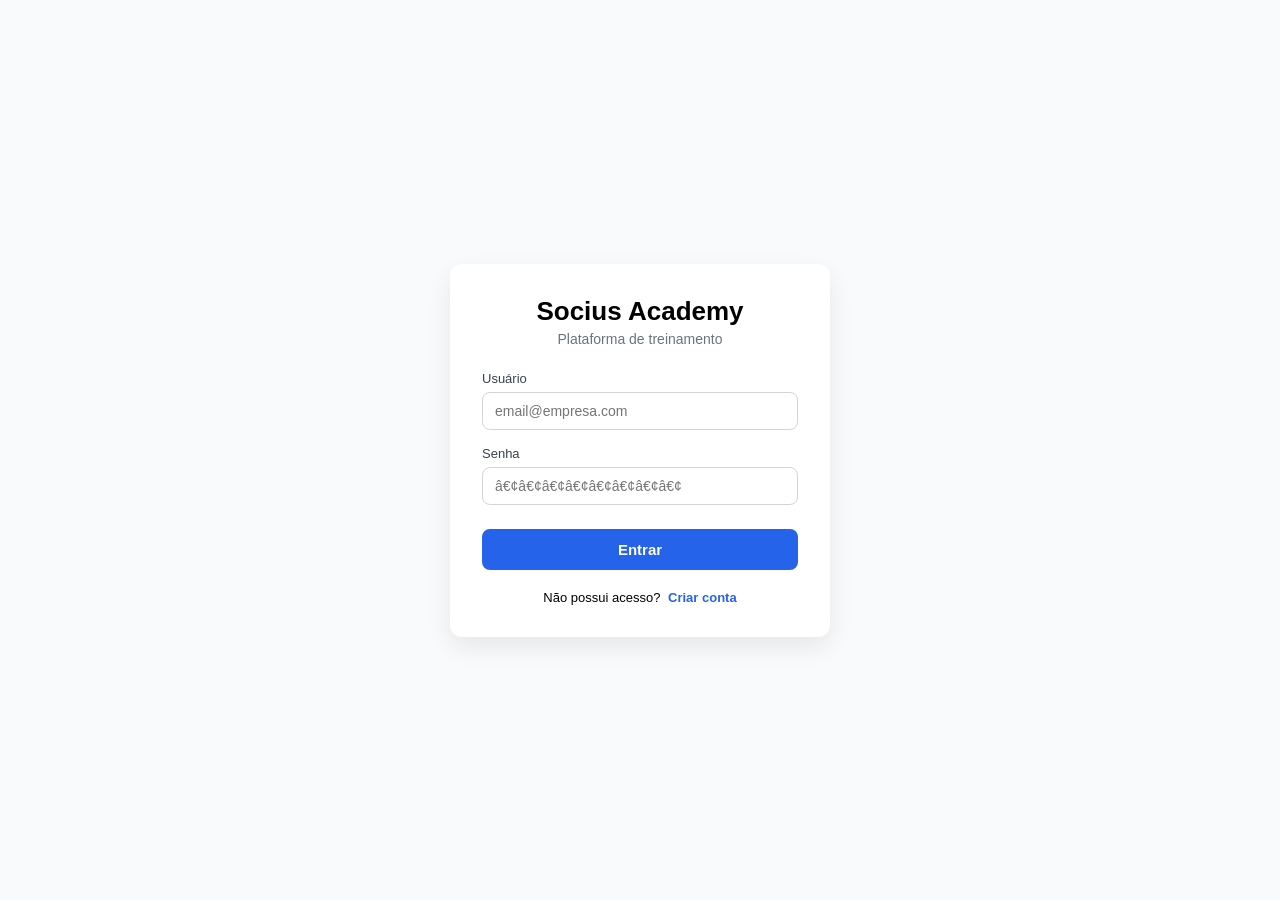
==== index.html @ 88b3be7f "feat: estrutura inicial do socius academy" ====
﻿<!DOCTYPE html>
<html lang="pt-BR">
<head>
  <meta charset="UTF-8">
  <title>Socius Academy</title>
  <meta name="viewport" content="width=device-width, initial-scale=1.0">

  <link rel="stylesheet" href="assets/css/base.css">
  <link rel="stylesheet" href="assets/css/auth.css">
</head>
<body>

  <div class="auth-wrapper">
    <div class="auth-card">

      <h1 class="logo">Socius Academy</h1>
      <p class="subtitle">Plataforma de treinamento</p>

      <form id="loginForm">
        <div class="field">
          <label for="email">Usuário</label>
          <input type="email" id="email" placeholder="email@empresa.com" required>
        </div>

        <div class="field">
          <label for="senha">Senha</label>
          <input type="password" id="senha" placeholder="â€¢â€¢â€¢â€¢â€¢â€¢â€¢â€¢" required>
        </div>

        <button type="submit" class="btn-primary">
          Entrar
        </button>
      </form>

      <div class="auth-footer">
        <span>Não possui acesso?</span>
        <a href="cadastro.html">Criar conta</a>
      </div>

    </div>
  </div>

  <script src="assets/js/auth.js"></script>
</body>
</html>
---- assets/css/base.css ----
﻿* {
  margin: 0;
  padding: 0;
  box-sizing: border-box;
  font-family: -apple-system, BlinkMacSystemFont, "Segoe UI", Roboto, sans-serif;
}

body {
  margin: 0;
  font-family: system-ui, sans-serif;
  background: #f8fafc;
}

/* HEADER */
.header {
  height: 70px;
  background: #0f172a;
  color: #fff;
  display: flex;
  align-items: center;
  justify-content: space-between;
  padding: 0 24px;
  position: fixed;
  top: 0;
  left: 0;
  right: 0;
  z-index: 1000;
  border-bottom: 1px solid rgba(148, 163, 184, .35);
  box-shadow: 0 8px 20px rgba(2, 6, 23, .18);
}

.header h1 {
  cursor: pointer;
  font-size: 20px;
  white-space: nowrap;
}

.header.header-dashboard h1 {
  position: absolute;
  left: 50%;
  transform: translateX(-50%);
}

.menu {
  display: flex;
  align-items: center;
  gap: 8px;
}

.menu button {
  background: none;
  border: none;
  color: #cbd5e1;
  padding: 8px 10px;
  border-radius: 8px;
  cursor: pointer;
  font-size: 13px;
  font-weight: 600;
  transition: background .2s ease, color .2s ease;
}

.menu button:hover {
  background: #1e293b;
  color: #fff;
}

.header-actions {
  display: flex;
  align-items: center;
  gap: 12px;
  position: relative;
}

.btn-header-action {
  background: #1d4ed8;
  color: #fff;
  border: 1px solid #3b82f6;
  border-radius: 10px;
  padding: 8px 12px;
  font-size: 13px;
  font-weight: 600;
  cursor: pointer;
  transition: background .2s ease, transform .2s ease;
}

.btn-header-action:hover {
  background: #1e40af;
  transform: translateY(-1px);
}

.btn-header-action:focus-visible {
  outline: 3px solid #93c5fd;
  outline-offset: 2px;
}

.global-search-panel {
  position: fixed;
  top: 78px;
  right: 24px;
  width: min(580px, calc(100vw - 32px));
  max-height: min(70vh, 620px);
  background: #ffffff;
  border: 1px solid #cbd5e1;
  border-radius: 12px;
  box-shadow: 0 18px 40px rgba(15, 23, 42, .25);
  padding: 12px;
  z-index: 1200;
}

.global-search-panel input {
  width: 100%;
  border: 1px solid #cbd5e1;
  border-radius: 10px;
  padding: 10px 12px;
  font-size: 14px;
  outline: none;
}

.global-search-panel input:focus {
  border-color: #3b82f6;
  box-shadow: 0 0 0 3px rgba(59, 130, 246, .2);
}

.global-search-results {
  margin-top: 10px;
  max-height: calc(min(70vh, 620px) - 68px);
  overflow: auto;
  display: grid;
  gap: 8px;
}

.global-search-placeholder {
  color: #64748b;
  font-size: 14px;
}

.global-search-item {
  border: 1px solid #e2e8f0;
  border-radius: 10px;
  padding: 10px 12px;
  cursor: pointer;
  transition: border-color .2s ease, box-shadow .2s ease;
}

.global-search-item:hover {
  border-color: #bfdbfe;
  box-shadow: 0 6px 16px rgba(30, 64, 175, .12);
}

.global-search-item:focus-visible {
  outline: 3px solid #93c5fd;
  outline-offset: 2px;
}

.global-search-item-top {
  display: flex;
  align-items: center;
  gap: 8px;
}

.global-search-badge {
  background: #e2e8f0;
  color: #0f172a;
  border-radius: 999px;
  padding: 2px 8px;
  font-size: 11px;
  font-weight: 700;
}

.global-search-title {
  color: #0f172a;
  font-weight: 700;
  font-size: 14px;
}

.global-search-desc {
  margin-top: 3px;
  color: #334155;
  font-size: 13px;
}

.user-menu {
  position: relative;
}

.btn-user-menu {
  background: transparent;
  color: #e2e8f0;
  border: 1px solid #334155;
  border-radius: 10px;
  padding: 8px 10px;
  display: inline-flex;
  align-items: center;
  gap: 8px;
  cursor: pointer;
}

.btn-user-menu:hover {
  background: #1e293b;
}

.btn-user-menu:focus-visible {
  outline: 3px solid #93c5fd;
  outline-offset: 2px;
}

#user-name {
  font-size: 13px;
  color: #e2e8f0;
  max-width: 200px;
  overflow: hidden;
  text-overflow: ellipsis;
  white-space: nowrap;
  pointer-events: none;
}

.user-menu-dropdown {
  position: absolute;
  right: 0;
  top: calc(100% + 8px);
  min-width: 140px;
  background: #0b1220;
  border: 1px solid #334155;
  border-radius: 10px;
  padding: 8px;
  box-shadow: 0 12px 24px rgba(2, 6, 23, .45);
  z-index: 1100;
  display: grid;
  gap: 8px;
}

.user-menu-dropdown[hidden] {
  display: none !important;
}

.btn-user-action {
  width: 100%;
  background: #1e40af;
  color: #fff;
  border: 1px solid #3b82f6;
  border-radius: 10px;
  padding: 8px 14px;
  font-size: 13px;
  font-weight: 700;
  cursor: pointer;
  transition: background .2s ease, transform .2s ease, border-color .2s ease;
}

.btn-user-action:hover {
  background: #1d4ed8;
  border-color: #60a5fa;
  transform: translateY(-1px);
}

.btn-user-action:focus-visible {
  outline: 3px solid #93c5fd;
  outline-offset: 2px;
}

.btn-logout {
  width: 100%;
  background: #dc2626;
  color: #fff;
  border: 1px solid #ef4444;
  border-radius: 10px;
  padding: 8px 14px;
  font-size: 13px;
  font-weight: 700;
  cursor: pointer;
  transition: background .2s ease, transform .2s ease, border-color .2s ease;
}

.btn-logout:hover {
  background: #b91c1c;
  border-color: #f87171;
  transform: translateY(-1px);
}

.btn-logout:focus-visible {
  outline: 3px solid #fecaca;
  outline-offset: 2px;
}

/* FOOTER */
.footer {
  height: 48px;
  background: #0f172a;
  color: #cbd5e1;
  display: flex;
  align-items: center;
  justify-content: center;
  position: fixed;
  bottom: 0;
  left: 0;
  right: 0;
}

/* CONTEÚDO ENTRE HEADER E FOOTER */
main {
  padding-top: 90px;
  padding-bottom: 70px;
}
---- assets/css/auth.css ----
.auth-wrapper {
  min-height: 100vh;
  display: flex;
  align-items: center;
  justify-content: center;
}

.auth-card {
  width: 100%;
  max-width: 380px;
  background: #ffffff;
  padding: 32px;
  border-radius: 12px;
  box-shadow: 0 10px 25px rgba(0,0,0,0.08);
}

.logo {
  text-align: center;
  font-size: 26px;
  font-weight: 700;
  margin-bottom: 4px;
}

.subtitle {
  text-align: center;
  font-size: 14px;
  color: #6b7280;
  margin-bottom: 24px;
}

.field {
  margin-bottom: 16px;
}

.field label {
  display: block;
  font-size: 13px;
  margin-bottom: 6px;
  color: #374151;
}

.field input {
  width: 100%;
  padding: 10px 12px;
  border-radius: 8px;
  border: 1px solid #d1d5db;
  font-size: 14px;
}

.field input:focus {
  outline: none;
  border-color: #2563eb;
}

.btn-primary {
  width: 100%;
  margin-top: 8px;
  padding: 12px;
  background: #2563eb;
  color: #ffffff;
  border: none;
  border-radius: 8px;
  font-size: 15px;
  font-weight: 600;
  cursor: pointer;
}

.btn-primary:hover {
  background: #1d4ed8;
}

.auth-footer {
  margin-top: 20px;
  text-align: center;
  font-size: 13px;
}

.auth-footer a {
  color: #2563eb;
  text-decoration: none;
  font-weight: 600;
  margin-left: 4px;
}

.auth-footer a:hover {
  text-decoration: underline;
}
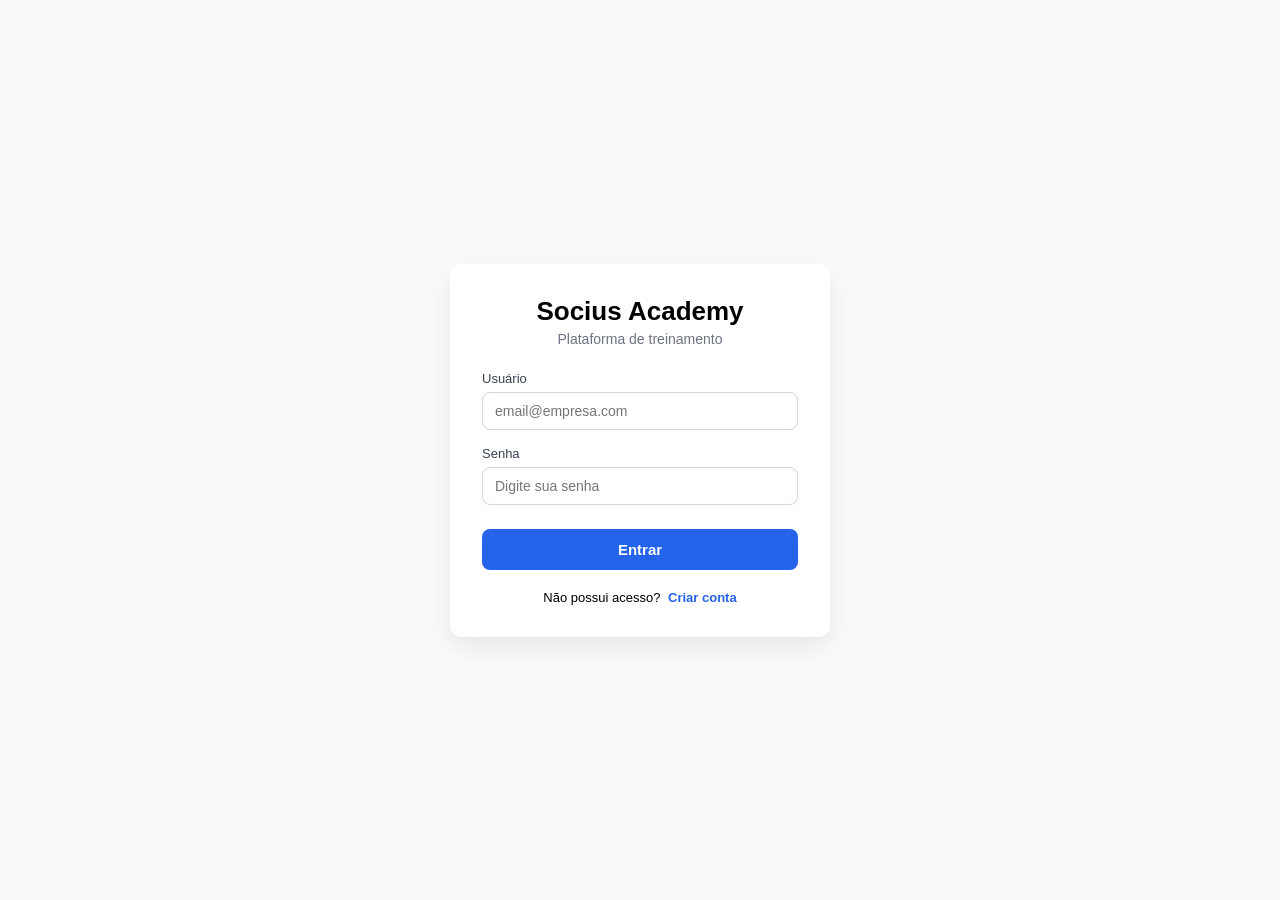
==== commit bfb935f3: "fix: ajustes de auth, perfil e menu do usuario" ====
--- a/index.html
+++ b/index.html
@@ -24,7 +24,7 @@
 
         <div class="field">
           <label for="senha">Senha</label>
-          <input type="password" id="senha" placeholder="â€¢â€¢â€¢â€¢â€¢â€¢â€¢â€¢" required>
+          <input type="password" id="senha" placeholder="Digite sua senha" required>
         </div>
 
         <button type="submit" class="btn-primary">
--- a/assets/css/auth.css
+++ b/assets/css/auth.css
@@ -85,3 +85,27 @@
 .auth-footer a:hover {
   text-decoration: underline;
 }
+
+.auth-message {
+  margin-top: 12px;
+  border-radius: 8px;
+  padding: 10px 12px;
+  font-size: 13px;
+  display: none;
+}
+
+.auth-message.show {
+  display: block;
+}
+
+.auth-message.error {
+  background: #fee2e2;
+  color: #991b1b;
+  border: 1px solid #fecaca;
+}
+
+.auth-message.success {
+  background: #dcfce7;
+  color: #166534;
+  border: 1px solid #bbf7d0;
+}
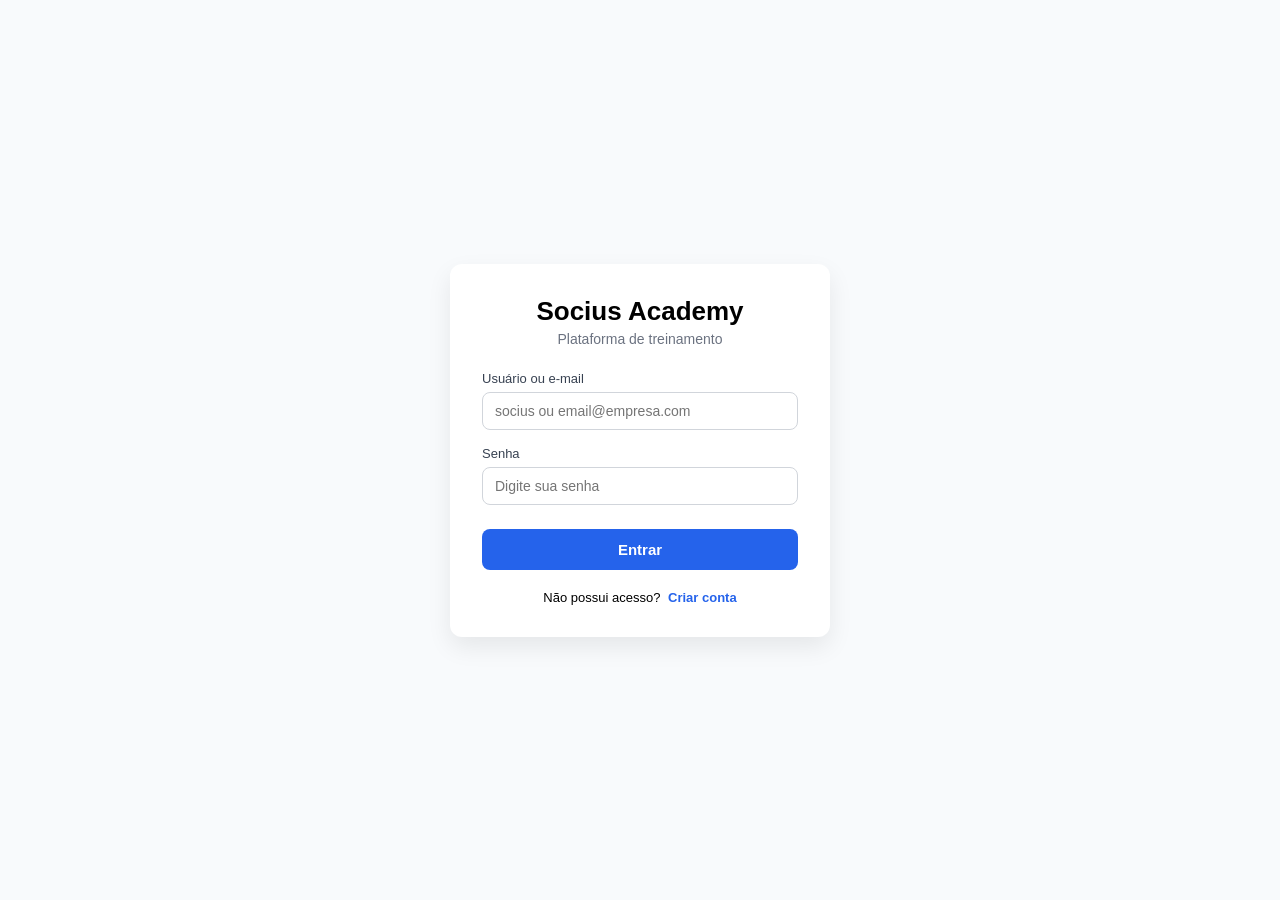
==== commit 0b497ce1: "Adiciona usuario padrao e login por usuario" ====
--- a/index.html
+++ b/index.html
@@ -18,8 +18,8 @@
 
       <form id="loginForm">
         <div class="field">
-          <label for="email">Usuário</label>
-          <input type="email" id="email" placeholder="email@empresa.com" required>
+          <label for="email">Usuário ou e-mail</label>
+          <input type="text" id="email" placeholder="socius ou email@empresa.com" required>
         </div>
 
         <div class="field">
